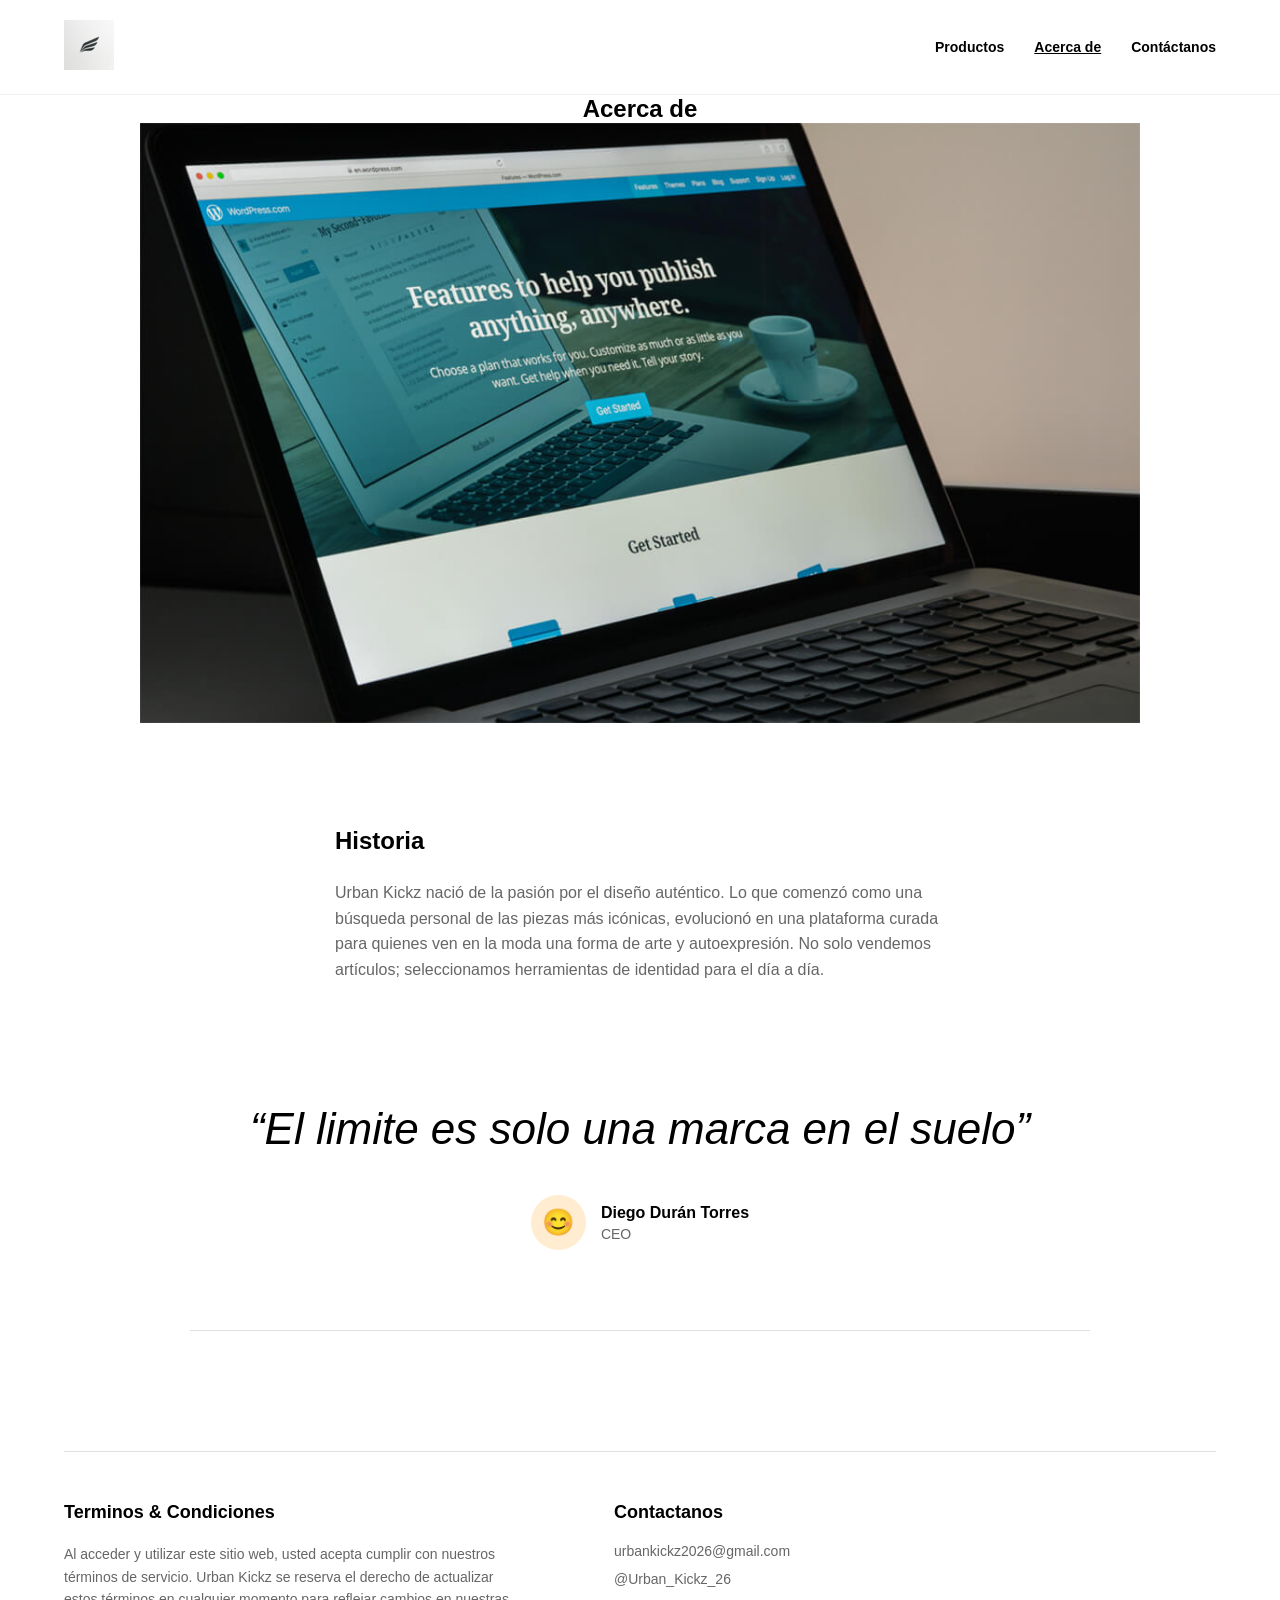
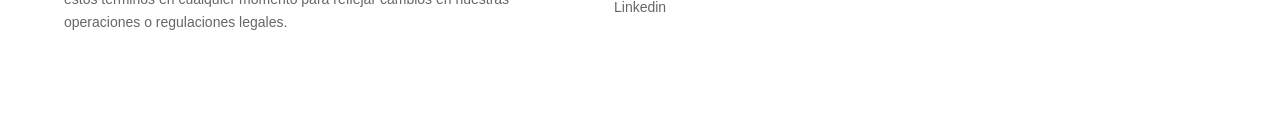
==== acerca.html @ 296dbd13 "Pagina nueva" ====
<!DOCTYPE html>
<html lang="en">
<head>
    <meta charset="UTF-8">
    <meta name="viewport" content="width=device-width, initial-scale=1.0">
    <title>Acerca de</title>
    <link rel="stylesheet" href="style.css">
</head>
<body>
    <header class="main-header">
        <div class="logo">
            <a href="index.html">
            <img src=".//imagenes/Logo_navegacion (1).png" alt="Logotipo"></a>
        </div>
        <nav class="main-nav">
            <ul>
                <li><a href="./productos.html"><strong>Productos</strong></a></li>
                <li><a href="#"><strong><u>Acerca de</u></strong></a></li>
                <li><a href="contact.html"><strong>Contáctanos</strong></a></li>
            </ul>
        </nav>
    </header>
    <section>
    <h1><strong><center>Acerca de</center></strong></h1>
    <center><img src="./imagenes/acerca.png" alt="" width="1000"></center>
    </section>
  <section class="historia-cita-section">
    
<div class="historia-wrapper">
        <div class="historia-content">
            <h2>Historia</h2>
            <p>
                Urban Kickz nació de la pasión por el diseño auténtico. Lo que comenzó como una búsqueda personal de las piezas más icónicas, evolucionó en una plataforma curada para quienes ven en la moda una forma de arte y autoexpresión. No solo vendemos artículos; seleccionamos herramientas de identidad para el día a día.
            </p>
        </div>
    </div>

    
<div class="cita-ceo-wrapper">
        <blockquote class="cita-texto">
            “El limite es solo una marca en el suelo”
        </blockquote>
        <div class="ceo-block">
            <div class="avatar-container">
                
<span class="avatar-face">😊</span>
            </div>
            <div class="ceo-text">
                <p class="ceo-name">Diego Durán Torres</p>
                <p class="ceo-title">CEO</p>
            </div>
        </div>
    </div>
    
    
<div class="historia-divisor"></div>
</section>
<footer class="footer-info">
    <div class="footer-divider"></div>
    <div class="footer-content">
        <!-- Columna de Términos -->
        <div class="footer-column">
            <h3>Terminos & Condiciones</h3>
            <p>
                Al acceder y utilizar este sitio web, usted acepta cumplir con nuestros términos de servicio. 
                Urban Kickz se reserva el derecho de actualizar estos términos en cualquier momento para 
                reflejar cambios en nuestras operaciones o regulaciones legales.
            </p>
        </div>

        <!-- Columna de Contacto -->
        <div class="footer-column">
            <h3>Contactanos</h3>
            <ul class="contact-list">
                <li>urbankickz2026@gmail.com</li>
                <li>@Urban_Kickz_26</li>
                <li>Linkedin</li>
            </ul>
        </div>
    </div>
</footer>
</body>
</html>
---- style.css ----
* {
    margin: 0;
    padding: 0;
    box-sizing: border-box;
    font-family: 'Inter', sans-serif, Arial; /* Figma suele usar Inter o tipografías similares */
}

body {
    background-color: #ffffff;
    color: #000000;
}

/* 2. Encabezado (Header) */
.main-header {
    display:flex;
    justify-content: space-between; /* Logo a la izquierda, menú a la derecha */
    align-items: center;
    padding: 20px 5%;
    border-bottom: 1px solid #f0f0f0; /* Una línea sutil para separar */
}



.main-nav ul {
    display: flex;
    list-style: none;
    gap: 30px; /* Espacio entre los enlaces */
    
}

.main-nav a {
    text-decoration: none;
    color: #000;
    font-weight: 500;
    font-size: 14px;
}
.main-nav a:hover{
color:#727171;

}
/* 3. Sección de Héroe (Texto y Botones) */
.hero-section {
    text-align: center;
    padding: 100px 20px;
}

.hero-section h1 {
    font-size: 48px;
    font-weight: 700;
    margin-bottom: 15px;
}

.hero-section p {
    color: #666;
    font-size: 18px;
    margin-bottom: 30px;
}

.hero-buttons {
    display: flex;
    justify-content: center;
    gap: 15px;
}

/* 4. Estilos de los Botones */
button {
    padding: 12px 30px;
    border-radius: 8px;
    font-size: 16px;
    font-weight: 600;
    cursor: pointer;
    transition: 0.3s;
}

.btn-primary {
    background-color: #000;
    color: #fff;
    border: none;
}

.btn-primary:hover {
    background-color: #333;
}

.btn-secondary {
    background-color: #fff;
    color: #000;
    border: 1px solid #ccc;
}

.btn-secondary:hover {
    background-color: #dedede;
}

/* 5. Cuadrícula de Productos (Grid) */
.product-grid-section {
    padding: 0 5%;
    margin-bottom: 80px;
}

.product-grid {
    display: grid;
    grid-template-columns: repeat(4, 1fr); /* 4 columnas iguales */
    gap: 10px; /* Espacio entre las imágenes */
}

.product-item img {
    width: 100%;
    height: 600px; /* Altura fija para que todas se vean parejas */
    object-fit: cover; /* Recorta la imagen para que llene el espacio sin deformarse */
    border-radius: 4px;
}
.slider-container {
    overflow: hidden;
    width: 100%;
    background: white;
    padding: 20px 0;
}

/* El riel que contiene todas las imágenes (originales + copias) */
.slider-track {
    display: flex;
    width: calc(250px * 8); /* Ajusta según el ancho de tus imágenes x 8 */
    animation: scroll 20s linear infinite; /* 20s controla la velocidad */
}

/* Estilo de cada imagen */
.product-item {
    width: 300px; /* Ancho fijo para cada imagen */
    flex-shrink: 0;
    padding: 0 10px;
}



/* La magia: Animación de desplazamiento */
@keyframes scroll {
    0% {
        transform: translateX(0);
    }
    100% {
        /* Se desplaza exactamente la mitad (la primera tanda de imágenes) */
        transform: translateX(-50%);
    }
}

/* 6. Sección Inferior */
.bottom-section {
    text-align: left;
    padding: 60px 5%;
}

.bottom-section h2 {
    font-size: 48px;
    font-weight: 700;
}
.best-sellers-container {
    padding: 40px 5%;
    background-color: #fff;
}

.section-title {
    font-size: 32px;
    font-weight: 800;
    margin-bottom: 30px;
    text-align: left;
}

/* Cuadrícula de 2 columnas */
.product-grid-v2 {
    display: grid;
    grid-template-columns: repeat(2, 1fr);
    gap: 40px 20px; /* 40px de espacio vertical, 20px horizontal */
    
}

/* Tarjeta de producto */
.product-card {
    display: flex;
    flex-direction: column;
}

.product-img-box {
    background-color: #f6f6f6; /* Color de fondo gris claro de las fotos */
    border-radius: 4px;
    margin-bottom: 15px;
    overflow: hidden;
}

.product-img-box img {
    
    display: block;
    mix-blend-mode: multiply; /* Ayuda a que el fondo de la imagen se mezcle */
    height: 500px;
}

/* Alineación de Nombre y Precio */
.product-details {
    display: flex;
    justify-content: space-between; /* Nombre a la izquierda, precio a la derecha */
    align-items: flex-start;
    gap: 15px;
}

.product-title {
    font-size: 14px;
    font-weight: 700;
    line-height: 1.2;
    max-width: 70%; /* Evita que el nombre encime al precio */
}

.product-cost {
    font-size: 14px;
    font-weight: 400;
    color: #666;
}
.footer-info {
    background-color: #ffffff;
    padding: 60px 5% 80px;
    font-family: 'Inter', sans-serif, Arial;
}

/* Línea divisoria superior */
.footer-divider {
    border-top: 1px solid #e0e0e0;
    margin-bottom: 50px;
    width: 100%;
}

.footer-content {
    display: flex;
    justify-content: flex-start; /* Alineación a la izquierda */
    gap: 100px; /* Espacio entre las dos columnas */
}

.footer-column {
    max-width: 450px; /* Controla el ancho del texto legal */
}

.footer-column h3 {
    font-size: 18px;
    font-weight: 700;
    margin-bottom: 20px;
    color: #000;
}

.footer-column p {
    font-size: 14px;
    line-height: 1.6;
    color: #666; /* Gris para el cuerpo de texto legal */
}

/* Lista de contacto */
.contact-list {
    list-style: none;
    padding: 0;
}

.contact-list li {
    font-size: 14px;
    margin-bottom: 12px;
    color: #666;
    cursor: pointer;
}

.contact-list li:hover {
    color: #000;
    text-decoration: underline;
}

/* Ajuste para pantallas pequeñas */
@media (max-width: 768px) {
    .footer-content {
        flex-direction: column;
        gap: 40px;
    }
}
body, h2, p, blockquote {
    margin: 0;
    padding: 0;
    font-family: 'Inter', sans-serif, Arial; /* O la fuente que uses */
}

/* Sección principal */
.historia-cita-section {
    background-color: #ffffff;
    padding: 100px 0 60px; /* Mucho espacio arriba, poco abajo antes del divisor */
}

/* --- 1. Sección de Historia (El truco de centrado) --- */
.historia-wrapper {
    width: 100%;
    display: flex;
    justify-content: center; /* Centra el bloque en la página */
    margin-bottom: 120px; /* Espacio antes de la cita */
}

.historia-content {
    max-width: 650px; /* Ancho máximo para que no ocupe toda la pantalla */
    text-align: left; /* El texto se alinea a la IZQUIERDA dentro de este bloque */
    padding: 0 20px; /* Un poco de margen en móviles */
}

.historia-content h2 {
    font-size: 24px;
    font-weight: 700;
    color: #000;
    margin-bottom: 25px;
}

.historia-content p {
    font-size: 16px;
    line-height: 1.6; /* Espaciado entre líneas para que respire */
    color: #666; /* Color gris suave */
}

/* --- 2. Sección de Cita y CEO --- */
.cita-ceo-wrapper {
    display: flex;
    flex-direction: column;
    align-items: center; /* Centra todo este bloque horizontalmente */
    text-align: center; /* El texto está centrado */
}

.cita-texto {
    font-size: 44px;
    font-weight: 500;
    font-style: italic; /* Cursiva */
    color: #000;
    margin-bottom: 40px;
    line-height: 1.2;
    position: relative;
}

/* Estilos para el bloque del CEO */
.ceo-block {
    display: flex;
    align-items: center; /* Alinear verticalmente avatar y texto */
    gap: 15px; /* Espacio entre avatar y texto */
}

.avatar-container {
    width: 55px;
    height: 55px;
    background-color: #ffecd1; /* Color melocotón de fondo */
    border-radius: 50%; /* Circular */
    display: flex;
    justify-content: center;
    align-items: center;
}

.avatar-face {
    font-size: 26px; /* Tamaño del emoji */
}

.ceo-text {
    text-align: left; /* El texto del CEO vuelve a alinearse a la izquierda */
}

.ceo-name {
    font-size: 16px;
    font-weight: 700;
    color: #000;
    margin-bottom: 4px;
}

.ceo-title {
    font-size: 14px;
    color: #666; /* Color gris suave */
}

/* --- Línea Divisoria Inferior --- */
.historia-divisor {
    border-top: 1px solid #e0e0e0;
    max-width: 900px;
    margin: 80px auto 0; /* Centrada con margen arriba */
}

/* --- Responsive básico --- */
@media (max-width: 768px) {
    .cita-texto {
        font-size: 32px;
    }
}
.ayuda-section {
    padding: 60px 5%;
    background-color: #fff;
}

.ayuda-section h2 {
    font-size: 32px;
    font-weight: 800;
    margin-bottom: 5px;
}

.ayuda-section .subtitle {
    color: #888;
    font-size: 16px;
    margin-bottom: 40px;
}

/* Contenedor de las 3 tarjetas */
.ayuda-grid {
    display: grid;
    grid-template-columns: repeat(3, 1fr);
    gap: 25px;
}

/* Estilo de la tarjeta */
.ayuda-card {
    border: 1px solid #eee;
    border-radius: 12px;
    padding: 30px;
    background-color: #fff;
    display: flex;
    flex-direction: column;
    justify-content: space-between; /* Empuja el footer al fondo */
    min-height: 280px; /* Asegura que todas midan lo mismo */
    box-shadow: 0 4px 12px rgba(0,0,0,0.03);
}

.ayuda-card h3 {
    font-size: 18px;
    font-weight: 700;
    margin-bottom: 15px;
}

/* Listas con puntos */
.ayuda-card ul {
    list-style: disc;
    padding-left: 20px;
    margin-bottom: 30px;
}

.ayuda-card li {
    font-size: 14px;
    color: #000;
    font-weight: 500;
    margin-bottom: 10px;
    line-height: 1.4;
}

/* Footer de Soporte Técnico */
.soporte-footer {
    display: flex;
    align-items: center;
    gap: 12px;
}

.soporte-icon {
    width: 40px;
    height: 40px;
    border-radius: 8px;
    display: flex;
    justify-content: center;
    align-items: center;
    font-size: 18px;
}

/* Colores de los iconos de fondo */
.icon-orange { background-color: #fef0e7; }
.icon-blue { background-color: #f0f4ff; }
.icon-green { background-color: #eff9ed; }

.soporte-footer p {
    font-size: 14px;
    font-weight: 600;
    color: #000;
}

/* Responsivo para tablets y móviles */
@media (max-width: 1024px) {
    .ayuda-grid { grid-template-columns: 1fr 1fr; }
}

@media (max-width: 768px) {
    .ayuda-grid { grid-template-columns: 1fr; }
}
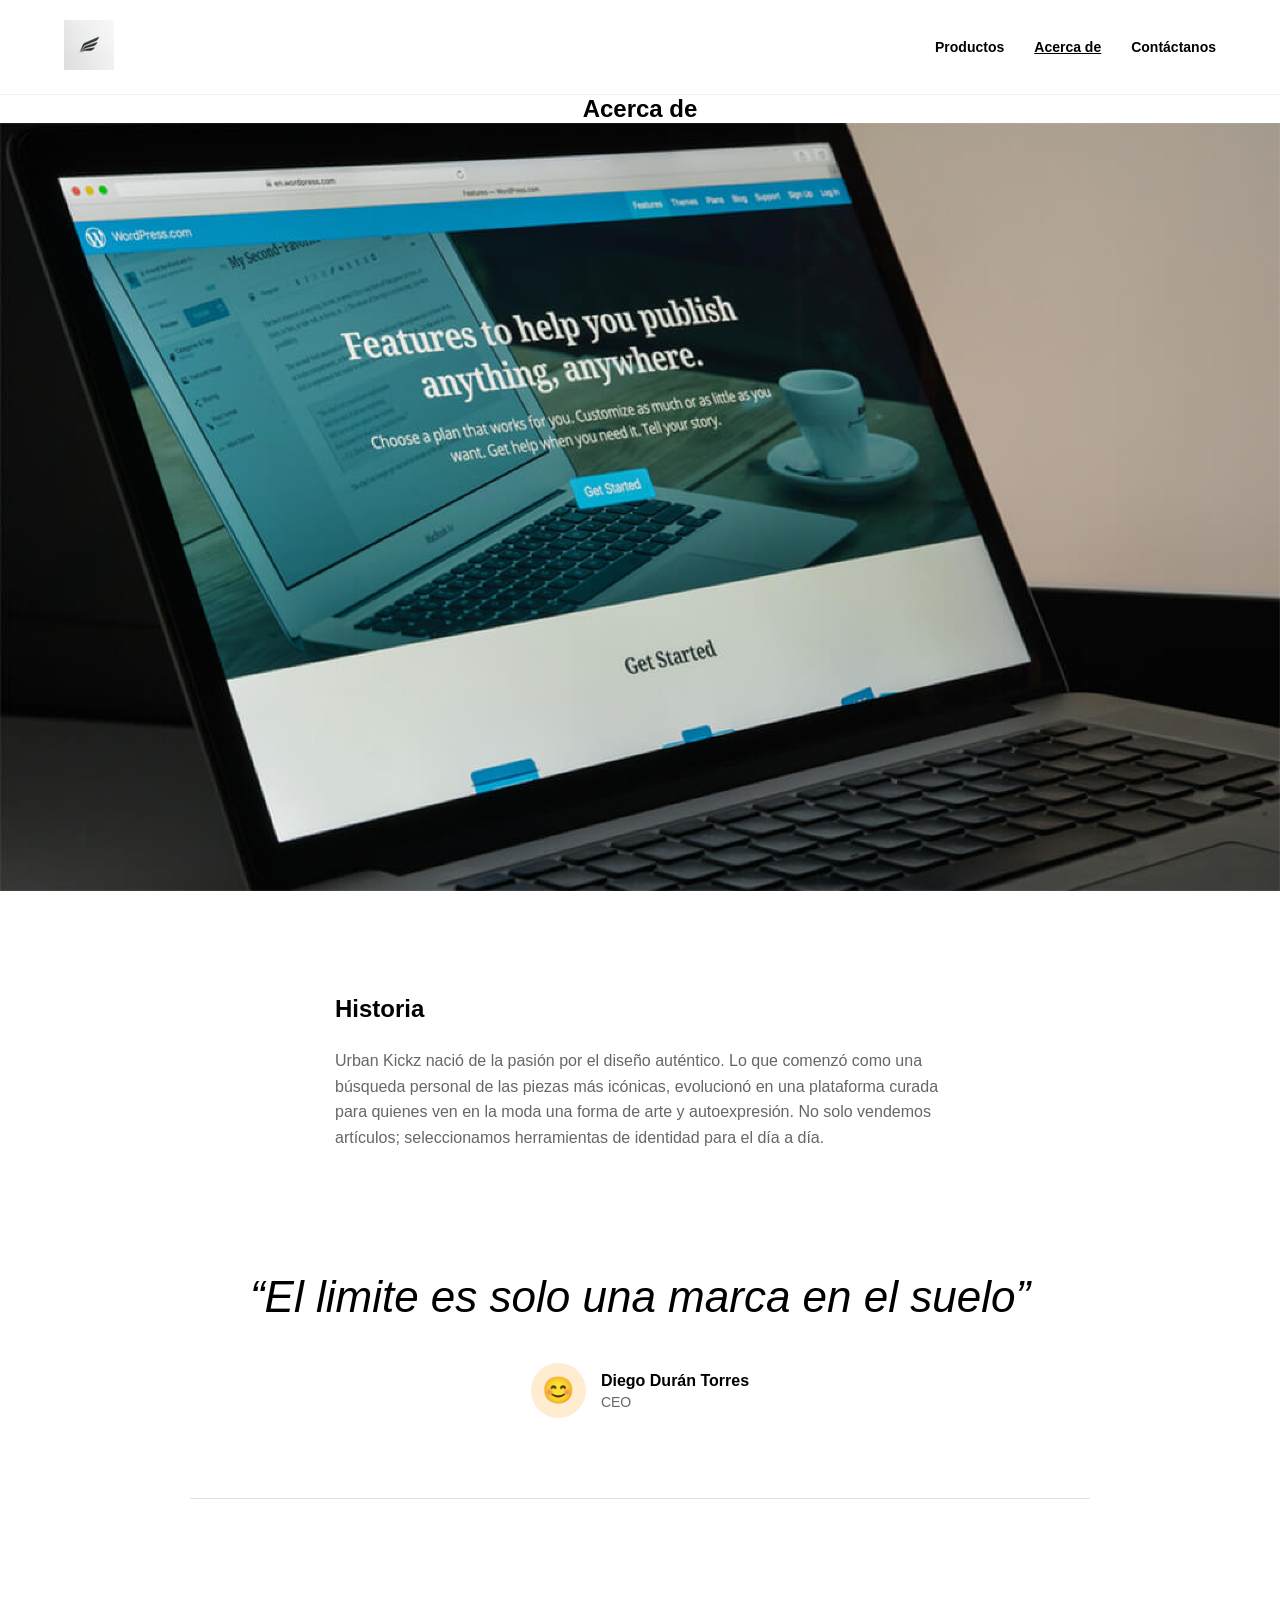
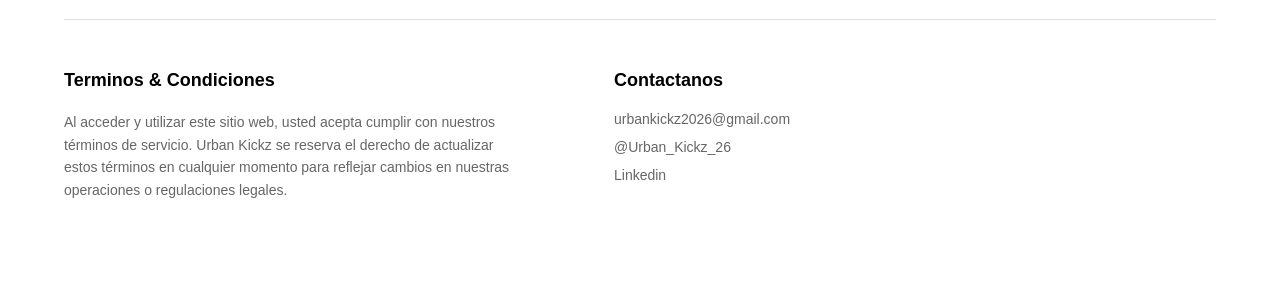
==== commit 6187b4b8: "responsividad completa" ====
--- a/acerca.html
+++ b/acerca.html
@@ -22,7 +22,7 @@
     </header>
     <section>
     <h1><strong><center>Acerca de</center></strong></h1>
-    <center><img src="./imagenes/acerca.png" alt="" width="1000"></center>
+    <center><img src="./imagenes/acerca.png" alt="" width="100%"></center>
     </section>
   <section class="historia-cita-section">
     
--- a/style.css
+++ b/style.css
@@ -147,72 +147,68 @@
 /* 6. Sección Inferior */
 .bottom-section {
     text-align: left;
-    padding: 60px 5%;
+    padding: 40px 5%; /* Reduje un poco el padding superior */
 }
 
 .bottom-section h2 {
-    font-size: 48px;
-    font-weight: 700;
-}
-.best-sellers-container {
-    padding: 40px 5%;
-    background-color: #fff;
-}
-
-.section-title {
-    font-size: 32px;
-    font-weight: 800;
-    margin-bottom: 30px;
-    text-align: left;
-}
-
-/* Cuadrícula de 2 columnas */
+    font-size: clamp(24px, 8vw, 48px); /* Tamaño fluido: mínimo 24px, máximo 48px */
+    font-weight: 700;
+}
+
 .product-grid-v2 {
     display: grid;
-    grid-template-columns: repeat(2, 1fr);
-    gap: 40px 20px; /* 40px de espacio vertical, 20px horizontal */
-    
-}
-
-/* Tarjeta de producto */
-.product-card {
-    display: flex;
-    flex-direction: column;
+    /* Por defecto 2 columnas, pero usaremos media queries abajo */
+    grid-template-columns: repeat(2, 1fr); 
+    gap: 30px 20px;
 }
 
 .product-img-box {
-    background-color: #f6f6f6; /* Color de fondo gris claro de las fotos */
+    background-color: #f6f6f6;
     border-radius: 4px;
     margin-bottom: 15px;
     overflow: hidden;
+    /* Esto asegura que el contenedor mantenga una forma bonita */
+    aspect-ratio: 4 / 5; 
+    display: flex;
+    align-items: center;
+    justify-content: center;
 }
 
 .product-img-box img {
+    width: 100%;       /* Ocupa todo el ancho del contenedor */
+    height: 100%;      /* Ocupa todo el alto del contenedor */
+    display: block;
+    mix-blend-mode: multiply;
+    object-fit: contain; /* Evita que la imagen se deforme o se corte */
+}
+
+/* --- RESPONSIVIDAD (Media Queries) --- */
+
+/* Para tablets y móviles grandes (menos de 768px) */
+@media (max-width: 768px) {
+    .bottom-section h2 {
+        font-size: 32px;
+    }
     
-    display: block;
-    mix-blend-mode: multiply; /* Ayuda a que el fondo de la imagen se mezcle */
-    height: 500px;
-}
-
-/* Alineación de Nombre y Precio */
-.product-details {
-    display: flex;
-    justify-content: space-between; /* Nombre a la izquierda, precio a la derecha */
-    align-items: flex-start;
-    gap: 15px;
-}
-
-.product-title {
-    font-size: 14px;
-    font-weight: 700;
-    line-height: 1.2;
-    max-width: 70%; /* Evita que el nombre encime al precio */
-}
-
-.product-cost {
-    font-size: 14px;
-    font-weight: 400;
-    color: #666;
+    .product-grid-v2 {
+        gap: 20px 15px;
+    }
+}
+
+/* Para móviles pequeños (menos de 480px) */
+@media (max-width: 480px) {
+    .product-grid-v2 {
+        /* Cambiamos a 1 sola columna para que se vea bien en celulares */
+        grid-template-columns: 1fr; 
+    }
+
+    .bottom-section {
+        padding: 30px 5%;
+    }
+
+    .product-title, .product-cost {
+        font-size: 13px; /* Un poco más pequeño en móvil */
+    }
 }
 .footer-info {
     background-color: #ffffff;
